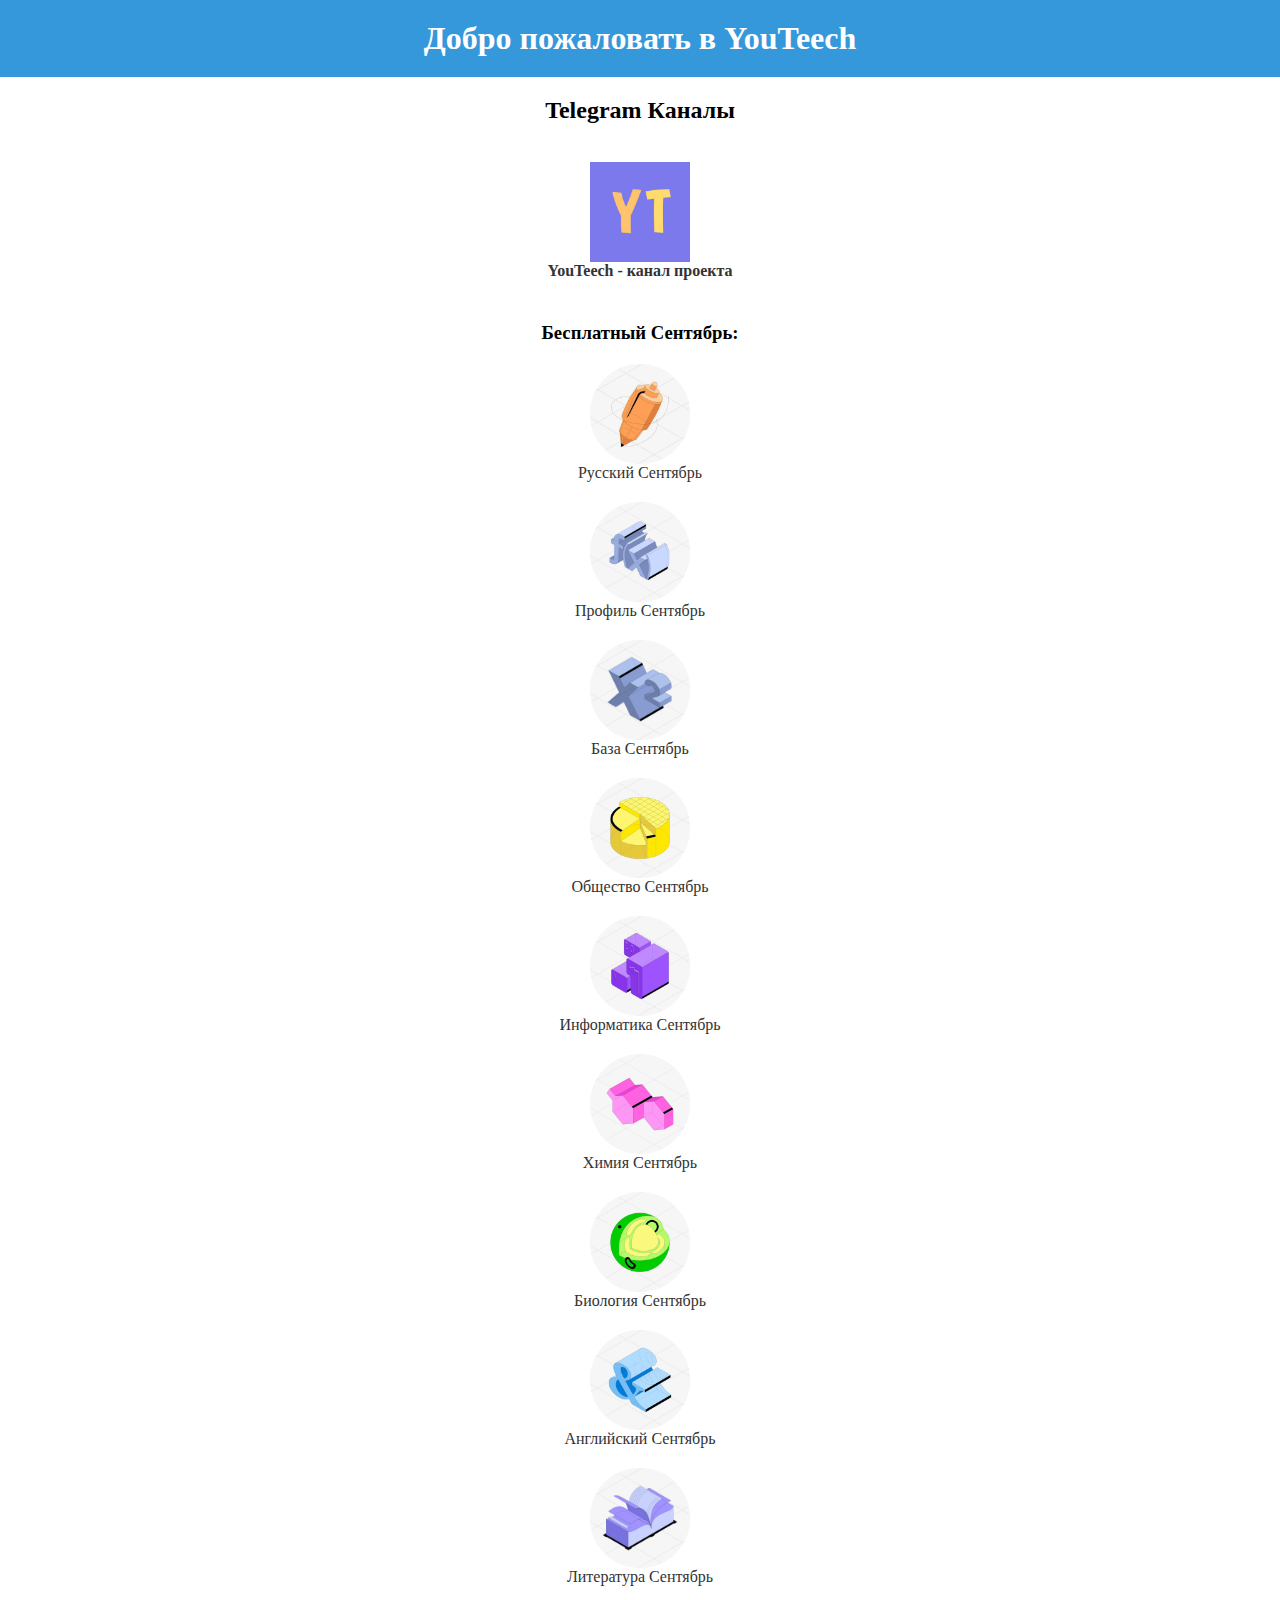
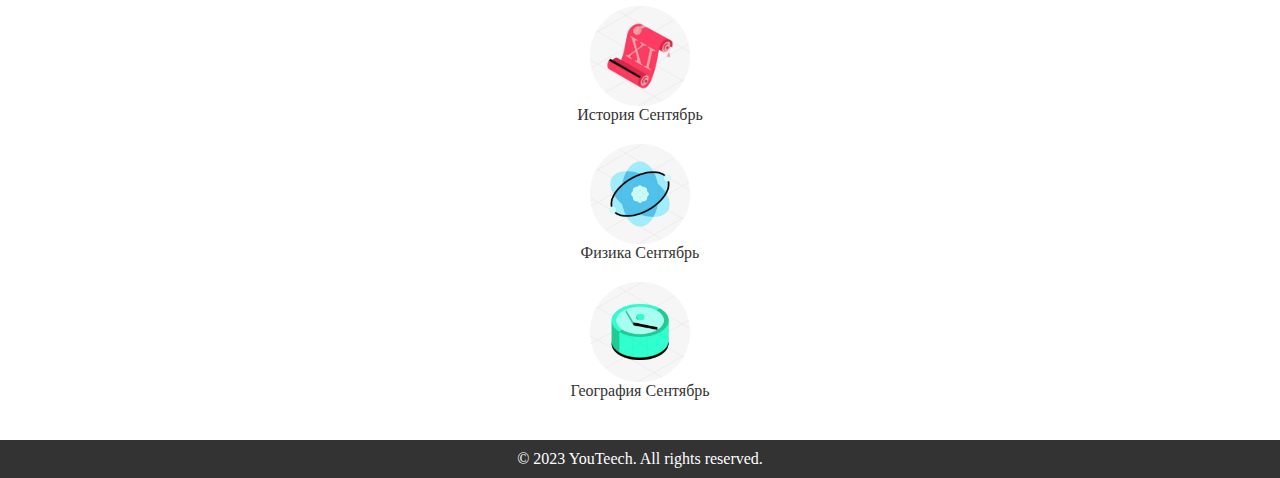
==== index.html @ db479a0b "Add files via upload" ====
<!DOCTYPE html>
<html lang="ru">
<head>
    <meta charset="UTF-8">
    <meta name="viewport" content="width=device-width, initial-scale=1.0">
    <link rel="stylesheet" href="styles.css">
    <title>YouTeech</title>
</head>
<body>
    <header>
        <h1>Добро пожаловать в YouTeech</h1>
    </header>
    
    <main>
        <section class="telegram-links">
            <h2>Telegram Каналы</h2>
			<br>
			<div class="channel-button">
                <a href="https://t.me/+LZ7hOdt3VrxhZWVi" target="_blank">
                    <img src="youteech.jpg" alt="YouTeech">
                    <p><strong>YouTeech - канал проекта</strong></p>
                </a>
            </div>
			
			<h3><br>Бесплатный Сентябрь:</h3>
			
            <div class="channel-button">
                <a href="https://t.me/+XV_Z8X48mMxlZTFi" target="_blank">
                    <img src="rus.jpg" alt="Русский Сентябрь">
                    <p>Русский Сентябрь</p>
                </a>
            </div>
            
            <div class="channel-button">
                <a href="https://t.me/+LSt9LK9ndQEyMWQy" target="_blank">
                    <img src="prof.jpg" alt="Профиль Сентябрь">
                    <p>Профиль Сентябрь</p>
                </a>
            </div>
            
			<div class="channel-button">
                <a href="https://t.me/+4w4-dqRsPh0xNWRi" target="_blank">
                    <img src="baza.jpg" alt="База Сентябрь">
                    <p>База Сентябрь</p>
                </a>
            </div>
			
            <div class="channel-button">
                <a href="https://t.me/+XrbBt4QjrIMwYWFi" target="_blank">
                    <img src="obsch.jpg" alt="Общество Сентябрь">
                    <p>Общество Сентябрь</p>
                </a>
            </div>
			
			<div class="channel-button">
                <a href="https://t.me/+PfboKmhHyqlkNmMy" target="_blank">
                    <img src="inf.jpg" alt="Информатика Сентябрь">
                    <p>Информатика Сентябрь</p>
                </a>
            </div>
			
			<div class="channel-button">
                <a href="https://t.me/+NENglki3xcY0OTNi" target="_blank">
                    <img src="him.jpg" alt="Химия Сентябрь">
                    <p>Химия Сентябрь</p>
                </a>
            </div>
			
			<div class="channel-button">
                <a href="https://t.me/+PEIeUluezaU3NmM6" target="_blank">
                    <img src="bio.jpg" alt="Биология Сентябрь">
                    <p>Биология Сентябрь</p>
                </a>
            </div>
			
			<div class="channel-button">
                <a href="https://t.me/+itdbULgSxdgzZjQ6" target="_blank">
                    <img src="eng.jpg" alt="Английский Сентябрь">
                    <p>Английский Сентябрь</p>
                </a>
            </div>
			
			<div class="channel-button">
                <a href="https://t.me/+3cMwduZN9-YwMjQy" target="_blank">
                    <img src="lit.jpg" alt="Литература Сентябрь">
                    <p>Литература Сентябрь</p>
                </a>
            </div>
			
			<div class="channel-button">
                <a href="https://t.me/+i2x6wRJAO244NWQy" target="_blank">
                    <img src="his.jpg" alt="История Сентябрь">
                    <p>История Сентябрь</p>
                </a>
            </div>
			
			<div class="channel-button">
                <a href="https://t.me/+YgbZQIizb-RkZTZi" target="_blank">
                    <img src="fiz.jpg" alt="Физика Сентябрь">
                    <p>Физика Сентябрь</p>
                </a>
            </div>
			
			<div class="channel-button">
                <a href="https://t.me/+S_lwJYiSJzQyODky" target="_blank">
                    <img src="geo.jpg" alt="География Сентябрь">
                    <p>География Сентябрь</p>
                </a>
            </div>
        </section>
    </main>
    
    <footer>
        <p>&copy; 2023 YouTeech. All rights reserved.</p>
    </footer>
</body>
</html>
---- styles.css ----
/* Reset some default styles */
body, h1, h2, p {
    margin: 0;
    padding: 0;
}

/* Apply basic styling to header */
header {
    background-color: #3498DB;
    color: #FFFFFF;
    text-align: center;
    padding: 20px 0;
}

/* Apply styles to main content */
main {
    max-width: 800px;
    margin: 0 auto;
    padding: 20px;
}

/* Style the Telegram channel buttons */
.telegram-links {
    text-align: center;
}

.channel-button {
    margin: 20px;
}

.channel-button a {
    text-decoration: none;
    color: #333;
    display: block;
}

.channel-button img {
    max-width: 100px;
    height: auto;
    display: block;
    margin: 0 auto;
}

/* Apply styles to footer */
footer {
    background-color: #333;
    color: #FFFFFF;
    text-align: center;
    padding: 10px 0;
}
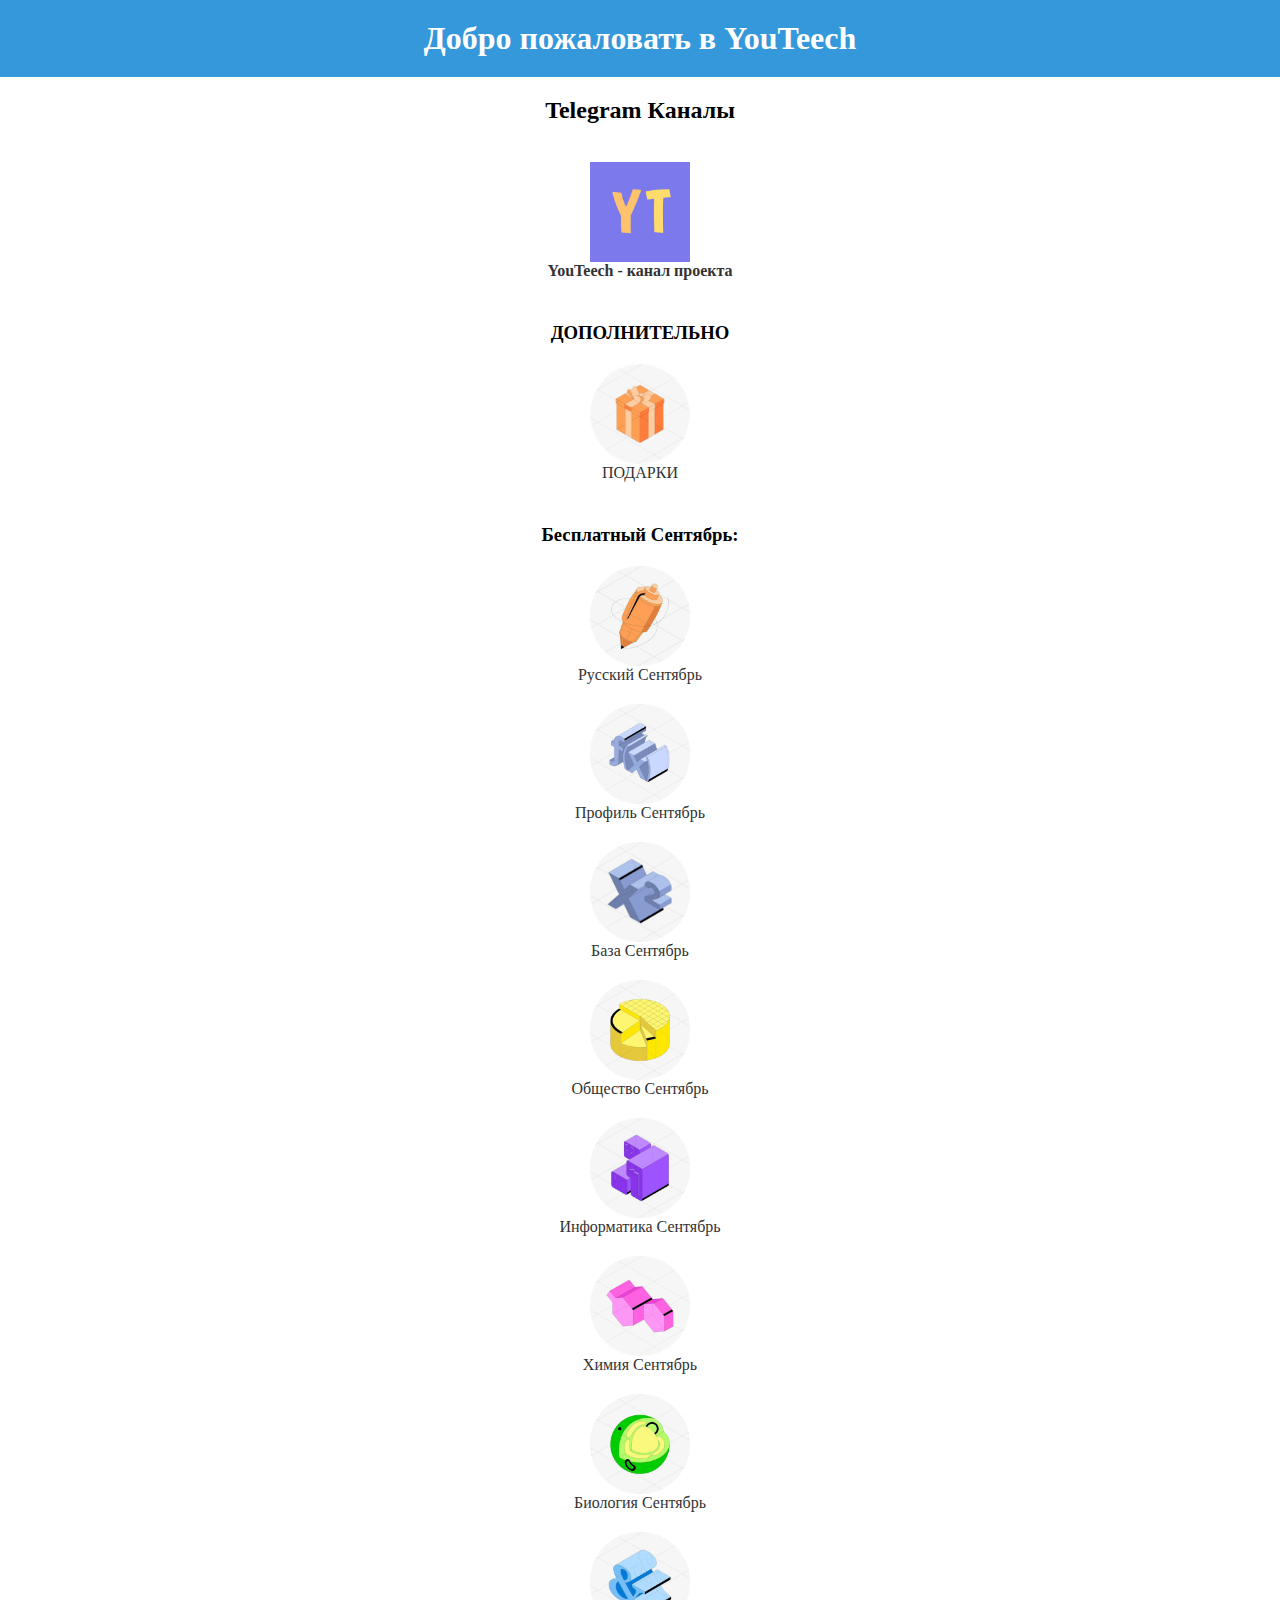
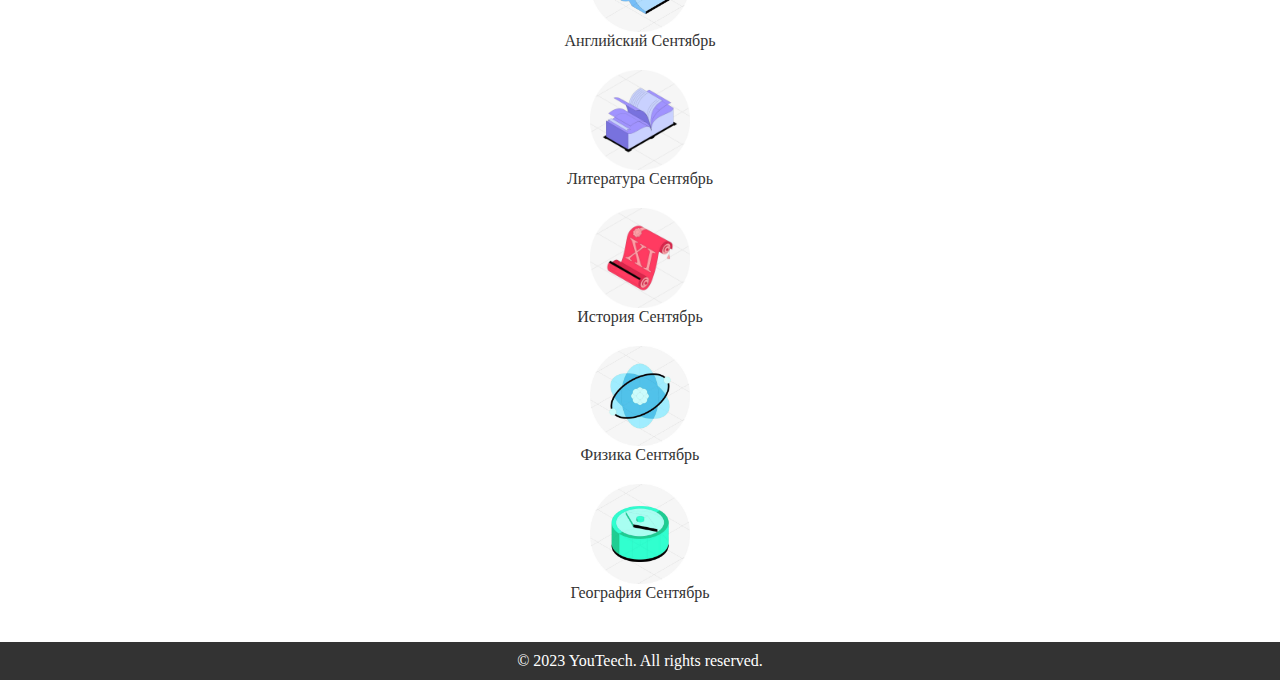
==== commit e17da22c: "Add files via upload" ====
--- a/index.html
+++ b/index.html
@@ -19,6 +19,15 @@
                 <a href="https://t.me/+LZ7hOdt3VrxhZWVi" target="_blank">
                     <img src="youteech.jpg" alt="YouTeech">
                     <p><strong>YouTeech - канал проекта</strong></p>
+                </a>
+            </div>
+			
+			<h3><br>ДОПОЛНИТЕЛЬНО</h3>
+			
+			<div class="channel-button">
+                <a href="free.html" target="_blank">
+                    <img src="free.jpg" alt="Подарки">
+                    <p>ПОДАРКИ</p>
                 </a>
             </div>
 			
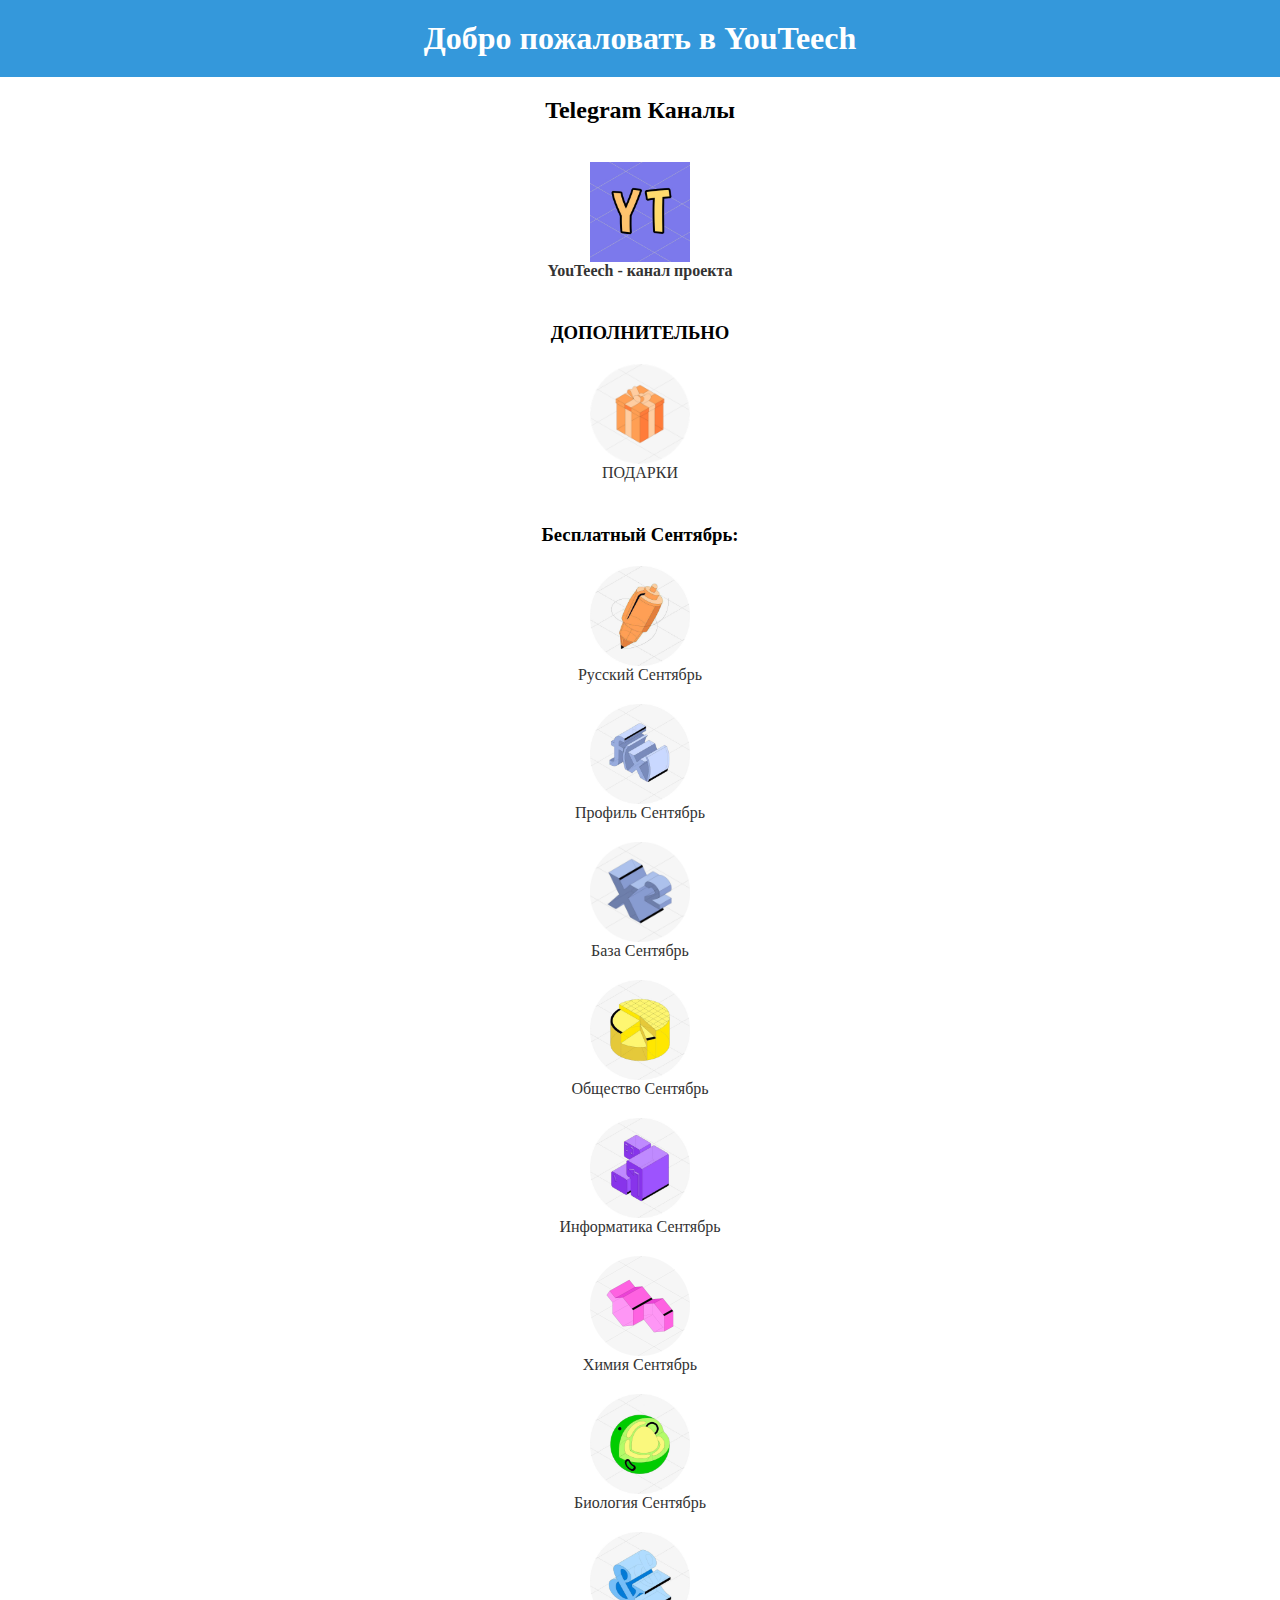
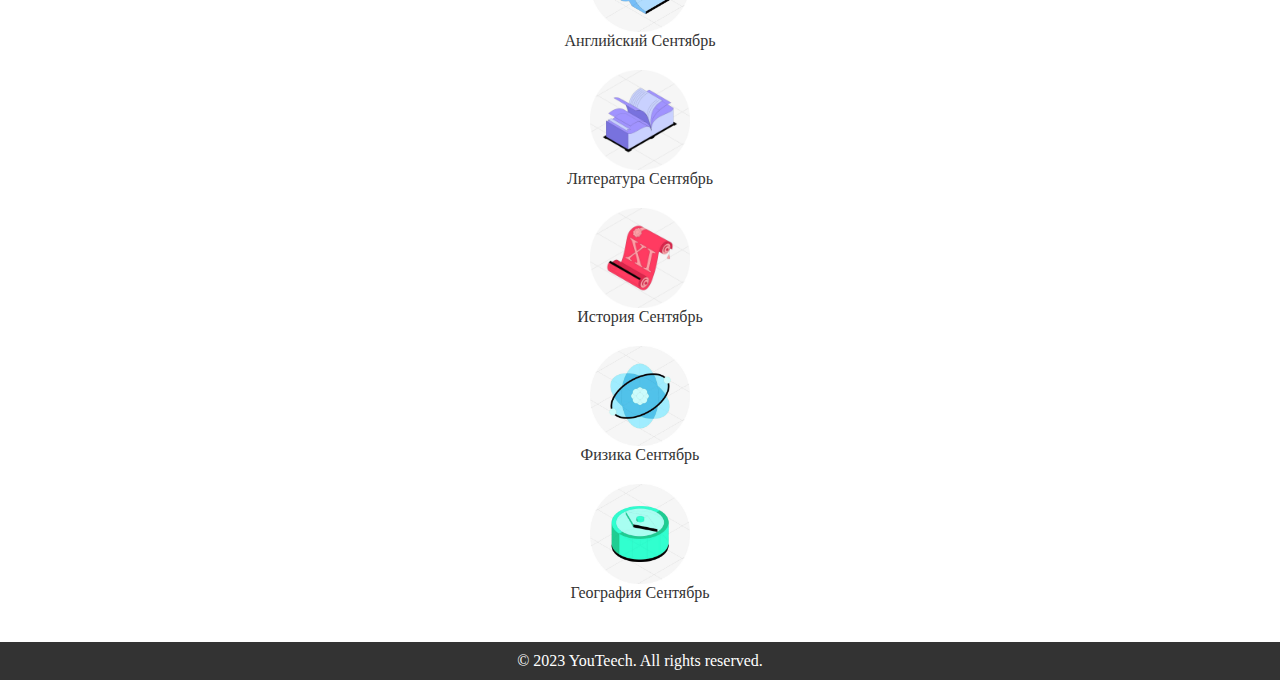
==== commit f0e99d9c: "index.html" ====
--- a/index.html
+++ b/index.html
@@ -16,7 +16,7 @@
             <h2>Telegram Каналы</h2>
 			<br>
 			<div class="channel-button">
-                <a href="https://t.me/+LZ7hOdt3VrxhZWVi" target="_blank">
+                <a href="https://t.me/+lpiKv5FrajE4OGE6" target="_blank">
                     <img src="youteech.jpg" alt="YouTeech">
                     <p><strong>YouTeech - канал проекта</strong></p>
                 </a>
@@ -34,84 +34,84 @@
 			<h3><br>Бесплатный Сентябрь:</h3>
 			
             <div class="channel-button">
-                <a href="https://t.me/+XV_Z8X48mMxlZTFi" target="_blank">
+                <a href="https://t.me/+f2ur0b981FhhMzhi" target="_blank">
                     <img src="rus.jpg" alt="Русский Сентябрь">
                     <p>Русский Сентябрь</p>
                 </a>
             </div>
             
             <div class="channel-button">
-                <a href="https://t.me/+LSt9LK9ndQEyMWQy" target="_blank">
+                <a href="https://t.me/+xQJHU8G6_FRlYzYy" target="_blank">
                     <img src="prof.jpg" alt="Профиль Сентябрь">
                     <p>Профиль Сентябрь</p>
                 </a>
             </div>
             
 			<div class="channel-button">
-                <a href="https://t.me/+4w4-dqRsPh0xNWRi" target="_blank">
+                <a href="https://t.me/+mhULr45MNYo2NTAy" target="_blank">
                     <img src="baza.jpg" alt="База Сентябрь">
                     <p>База Сентябрь</p>
                 </a>
             </div>
 			
             <div class="channel-button">
-                <a href="https://t.me/+XrbBt4QjrIMwYWFi" target="_blank">
+                <a href="https://t.me/+Au3VcylXaitmYzky" target="_blank">
                     <img src="obsch.jpg" alt="Общество Сентябрь">
                     <p>Общество Сентябрь</p>
                 </a>
             </div>
 			
 			<div class="channel-button">
-                <a href="https://t.me/+PfboKmhHyqlkNmMy" target="_blank">
+                <a href="https://t.me/+kW6N0UI0zkw2NzYy" target="_blank">
                     <img src="inf.jpg" alt="Информатика Сентябрь">
                     <p>Информатика Сентябрь</p>
                 </a>
             </div>
 			
 			<div class="channel-button">
-                <a href="https://t.me/+NENglki3xcY0OTNi" target="_blank">
+                <a href="https://t.me/+WZXiuvpFMutkZDEy" target="_blank">
                     <img src="him.jpg" alt="Химия Сентябрь">
                     <p>Химия Сентябрь</p>
                 </a>
             </div>
 			
 			<div class="channel-button">
-                <a href="https://t.me/+PEIeUluezaU3NmM6" target="_blank">
+                <a href="https://t.me/+j1raQAm0T6E5ZGMy" target="_blank">
                     <img src="bio.jpg" alt="Биология Сентябрь">
                     <p>Биология Сентябрь</p>
                 </a>
             </div>
 			
 			<div class="channel-button">
-                <a href="https://t.me/+itdbULgSxdgzZjQ6" target="_blank">
+                <a href="https://t.me/+krB2i_OUlCtlYWIy" target="_blank">
                     <img src="eng.jpg" alt="Английский Сентябрь">
                     <p>Английский Сентябрь</p>
                 </a>
             </div>
 			
 			<div class="channel-button">
-                <a href="https://t.me/+3cMwduZN9-YwMjQy" target="_blank">
+                <a href="https://t.me/+woD9uM7RRn5kYmI6" target="_blank">
                     <img src="lit.jpg" alt="Литература Сентябрь">
                     <p>Литература Сентябрь</p>
                 </a>
             </div>
 			
 			<div class="channel-button">
-                <a href="https://t.me/+i2x6wRJAO244NWQy" target="_blank">
+                <a href="https://t.me/+1T8bup7EbYpiZjAy" target="_blank">
                     <img src="his.jpg" alt="История Сентябрь">
                     <p>История Сентябрь</p>
                 </a>
             </div>
 			
 			<div class="channel-button">
-                <a href="https://t.me/+YgbZQIizb-RkZTZi" target="_blank">
+                <a href="https://t.me/+JYsnIw4rGLNmNDg6" target="_blank">
                     <img src="fiz.jpg" alt="Физика Сентябрь">
                     <p>Физика Сентябрь</p>
                 </a>
             </div>
 			
 			<div class="channel-button">
-                <a href="https://t.me/+S_lwJYiSJzQyODky" target="_blank">
+                <a href="https://t.me/+8ngnhWtYEh80Yjdi" target="_blank">
                     <img src="geo.jpg" alt="География Сентябрь">
                     <p>География Сентябрь</p>
                 </a>
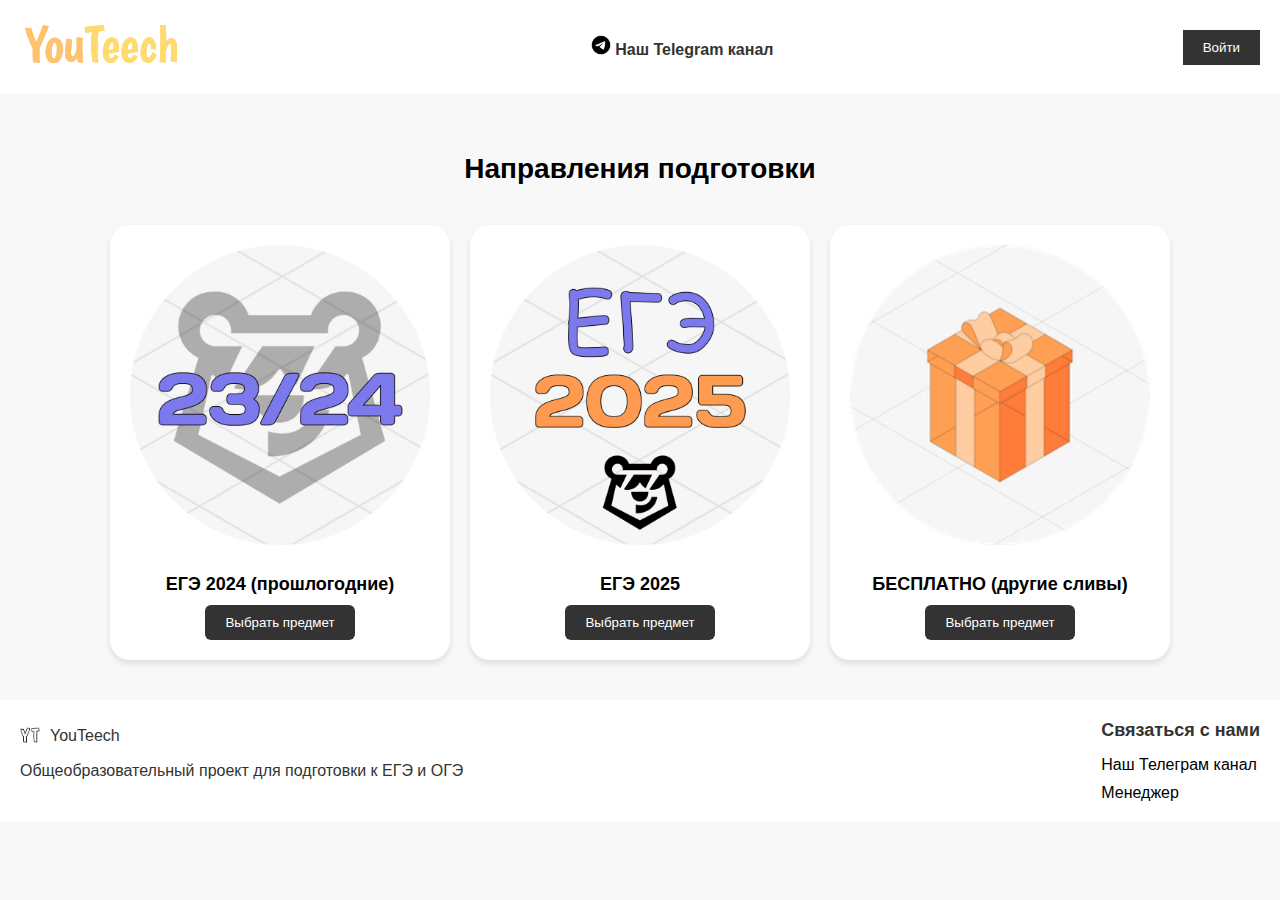
==== commit 8a98e8ce: "Add files via upload" ====
--- a/index.html
+++ b/index.html
@@ -1,126 +1,85 @@
 <!DOCTYPE html>
 <html lang="ru">
-<head>
-    <meta charset="UTF-8">
-    <meta name="viewport" content="width=device-width, initial-scale=1.0">
-    <link rel="stylesheet" href="styles.css">
+  <head>
+    <meta charset="UTF-8" />
+    <meta name="viewport" content="width=device-width, initial-scale=1.0" />
     <title>YouTeech</title>
-</head>
-<body>
+    <link rel="stylesheet" href="styles.css" />
+    <link rel="apple-touch-icon" sizes="180x180" href="/apple-touch-icon.png" />
+    <link rel="icon" type="image/png" sizes="32x32" href="/favicon-32x32.png" />
+    <link rel="icon" type="image/png" sizes="16x16" href="/favicon-16x16.png" />
+    <link rel="manifest" href="/site.webmanifest" />
+  </head>
+  <body>
     <header>
-        <h1>Добро пожаловать в YouTeech</h1>
+      <a href="/" class="logo">
+        <img src="logo.png" alt="YouTeech Logo" />
+      </a>
+      <nav>
+        <ul>
+          <li>
+            <img
+              src="telegram_icon.png"
+              alt="Telegram Icon"
+              class="telegram-icon"
+            />
+            <a href="https://t.me/+6zYhkH_qUi9mY2Qy" target="_blank"
+              >Наш Telegram канал</a
+            >
+          </li>
+        </ul>
+      </nav>
+      <button class="login-btn">Войти</button>
     </header>
-    
     <main>
-        <section class="telegram-links">
-            <h2>Telegram Каналы</h2>
-			<br>
-			<div class="channel-button">
-                <a href="https://t.me/+lpiKv5FrajE4OGE6" target="_blank">
-                    <img src="youteech.jpg" alt="YouTeech">
-                    <p><strong>YouTeech - канал проекта</strong></p>
-                </a>
-            </div>
-			
-			<h3><br>ДОПОЛНИТЕЛЬНО</h3>
-			
-			<div class="channel-button">
-                <a href="free.html" target="_blank">
-                    <img src="free.jpg" alt="Подарки">
-                    <p>ПОДАРКИ</p>
-                </a>
-            </div>
-			
-			<h3><br>Бесплатный Сентябрь:</h3>
-			
-            <div class="channel-button">
-                <a href="https://t.me/+f2ur0b981FhhMzhi" target="_blank">
-                    <img src="rus.jpg" alt="Русский Сентябрь">
-                    <p>Русский Сентябрь</p>
-                </a>
-            </div>
-            
-            <div class="channel-button">
-                <a href="https://t.me/+xQJHU8G6_FRlYzYy" target="_blank">
-                    <img src="prof.jpg" alt="Профиль Сентябрь">
-                    <p>Профиль Сентябрь</p>
-                </a>
-            </div>
-            
-			<div class="channel-button">
-                <a href="https://t.me/+mhULr45MNYo2NTAy" target="_blank">
-                    <img src="baza.jpg" alt="База Сентябрь">
-                    <p>База Сентябрь</p>
-                </a>
-            </div>
-			
-            <div class="channel-button">
-                <a href="https://t.me/+Au3VcylXaitmYzky" target="_blank">
-                    <img src="obsch.jpg" alt="Общество Сентябрь">
-                    <p>Общество Сентябрь</p>
-                </a>
-            </div>
-			
-			<div class="channel-button">
-                <a href="https://t.me/+kW6N0UI0zkw2NzYy" target="_blank">
-                    <img src="inf.jpg" alt="Информатика Сентябрь">
-                    <p>Информатика Сентябрь</p>
-                </a>
-            </div>
-			
-			<div class="channel-button">
-                <a href="https://t.me/+WZXiuvpFMutkZDEy" target="_blank">
-                    <img src="him.jpg" alt="Химия Сентябрь">
-                    <p>Химия Сентябрь</p>
-                </a>
-            </div>
-			
-			<div class="channel-button">
-                <a href="https://t.me/+j1raQAm0T6E5ZGMy" target="_blank">
-                    <img src="bio.jpg" alt="Биология Сентябрь">
-                    <p>Биология Сентябрь</p>
-                </a>
-            </div>
-			
-			<div class="channel-button">
-                <a href="https://t.me/+krB2i_OUlCtlYWIy" target="_blank">
-                    <img src="eng.jpg" alt="Английский Сентябрь">
-                    <p>Английский Сентябрь</p>
-                </a>
-            </div>
-			
-			<div class="channel-button">
-                <a href="https://t.me/+woD9uM7RRn5kYmI6" target="_blank">
-                    <img src="lit.jpg" alt="Литература Сентябрь">
-                    <p>Литература Сентябрь</p>
-                </a>
-            </div>
-			
-			<div class="channel-button">
-                <a href="https://t.me/+1T8bup7EbYpiZjAy" target="_blank">
-                    <img src="his.jpg" alt="История Сентябрь">
-                    <p>История Сентябрь</p>
-                </a>
-            </div>
-			
-			<div class="channel-button">
-                <a href="https://t.me/+JYsnIw4rGLNmNDg6" target="_blank">
-                    <img src="fiz.jpg" alt="Физика Сентябрь">
-                    <p>Физика Сентябрь</p>
-                </a>
-            </div>
-			
-			<div class="channel-button">
-                <a href="https://t.me/+8ngnhWtYEh80Yjdi" target="_blank">
-                    <img src="geo.jpg" alt="География Сентябрь">
-                    <p>География Сентябрь</p>
-                </a>
-            </div>
-        </section>
+      <h1>Направления подготовки</h1>
+      <div class="courses">
+        <!-- Первый блок -->
+        <div class="course">
+          <img src="ege_2024.png" alt="ЕГЭ 2024" />
+          <h2>ЕГЭ 2024 (прошлогодние)</h2>
+          <a href="year23-24.html"><button>Выбрать предмет</button></a>
+        </div>
+        <!-- Второй блок -->
+        <div class="course">
+          <img src="ege_2025.png" alt="ЕГЭ 2025" />
+          <h2>ЕГЭ 2025</h2>
+          <a href="year24-25.html"><button>Выбрать предмет</button></a>
+        </div>
+        <!-- Третий блок -->
+        <div class="course">
+          <img src="free.png" alt="Бесплатно" />
+          <h2>БЕСПЛАТНО (другие сливы)</h2>
+          <a href="free.html"><button>Выбрать предмет</button></a>
+        </div>
+      </div>
     </main>
-    
     <footer>
-        <p>&copy; 2023 YouTeech. All rights reserved.</p>
+      <div class="footer-content">
+        <div class="left">
+          <div class="brand">
+            <img src="logo_icon.png" alt="Logo Icon" class="footer-icon" />
+            YouTeech
+          </div>
+          <p>Общеобразовательный проект для подготовки к ЕГЭ и ОГЭ</p>
+        </div>
+        <div class="contact">
+          <h3>Связаться с нами</h3>
+          <a
+            href="https://t.me/+6zYhkH_qUi9mY2Qy"
+            class="footer-link"
+            target="_blank"
+            >Наш Телеграм канал</a
+          >
+          <a
+            href="https://t.me/owner_youteech1"
+            class="footer-link"
+            target="_blank"
+            >Менеджер</a
+          >
+        </div>
+      </div>
     </footer>
-</body>
+    <script src="script.js"></script>
+  </body>
 </html>
--- a/styles.css
+++ b/styles.css
@@ -1,50 +1,166 @@
-/* Reset some default styles */
-body, h1, h2, p {
+/* Общие стили */
+body {
+    font-family: Arial, sans-serif;
+    margin: 0;
+    padding: 0;
+    background-color: rgb(248, 248, 248); /* Цвет фона сайта */
+    box-sizing: border-box;
+}
+
+/* Шапка */
+header {
+    display: flex;
+    justify-content: space-between;
+    align-items: center;
+    padding: 20px;
+    background-color: white; /* Цвет шапки */
+}
+
+.logo img {
+    height: 50px;
+    cursor: pointer;
+}
+
+nav ul {
+    list-style: none;
+    display: flex;
+    gap: 20px;
     margin: 0;
     padding: 0;
 }
 
-/* Apply basic styling to header */
-header {
-    background-color: #3498DB;
-    color: #FFFFFF;
-    text-align: center;
-    padding: 20px 0;
+nav a {
+    text-decoration: none;
+    color: #333;
+    font-weight: bold;
 }
 
-/* Apply styles to main content */
+.telegram-icon {
+    height: 20px;
+    width: 20px;
+}
+
+.login-btn {
+    background-color: #333;
+    color: white;
+    padding: 10px 20px;
+    border: none;
+    cursor: pointer;
+}
+
+/* Контент */
 main {
-    max-width: 800px;
-    margin: 0 auto;
+    text-align: center;
+    padding: 40px;
+}
+
+h1 {
+    font-size: 28px;
+    margin-bottom: 40px;
+}
+
+.courses {
+    display: flex;
+    justify-content: center;
+    gap: 20px;
+    flex-wrap: wrap;
+}
+
+.course {
+    background-color: white; /* Цвет рамок */
+    padding: 20px;
+    border-radius: 20px; /* Закругление увеличено до 20px */
+    text-align: center;
+    width: 300px; /* Ширина карточек */
+    box-shadow: 0 4px 6px rgba(0, 0, 0, 0.1);
+}
+
+.course img {
+    width: 100%; /* Изображение полностью вписывается в карточку */
+    height: auto; /* Сохраняются пропорции изображения */
+    border-radius: 20px; /* Закругление увеличено до 20px */
+    margin-bottom: 10px;
+}
+
+.course h2 {
+    font-size: 18px;
+    margin-bottom: 10px;
+}
+
+.course button {
+    background-color: #333;
+    color: white;
+    padding: 10px 20px;
+    border: none;
+    border-radius: 6px;
+    cursor: pointer;
+}
+
+/* Подвал */
+footer {
+    background-color: white; /* Цвет подвала */
+    color: #333;
     padding: 20px;
 }
 
-/* Style the Telegram channel buttons */
-.telegram-links {
-    text-align: center;
+.footer-content {
+    display: flex;
+    justify-content: space-between;
+    align-items: center;
+    flex-wrap: wrap;
 }
 
-.channel-button {
-    margin: 20px;
+.footer-icon {
+    height: 20px;
+    width: 20px;
+    margin-right: 10px;
+    vertical-align: middle;
 }
 
-.channel-button a {
-    text-decoration: none;
-    color: #333;
-    display: block;
+.contact {
+    text-align: left;
 }
 
-.channel-button img {
-    max-width: 100px;
-    height: auto;
-    display: block;
-    margin: 0 auto;
+.contact h3 {
+    font-size: 18px;
+    font-weight: bold; /* Жирный шрифт для заголовка */
+    margin-bottom: 15px; /* Отступ между заголовком и первой ссылкой */
+    margin-top: 0;
 }
 
-/* Apply styles to footer */
-footer {
-    background-color: #333;
-    color: #FFFFFF;
-    text-align: center;
-    padding: 10px 0;
+.footer-link {
+    display: block;
+    color: #000; /* Черный цвет ссылок */
+    text-decoration: none; /* Убираем подчеркивание */
+    font-weight: normal;
+    margin-bottom: 10px; /* Отступ между ссылками */
+    font-size: 16px; /* Размер шрифта */
 }
+
+.footer-link:last-child {
+    margin-bottom: 0; /* Убираем нижний отступ у последней ссылки */
+}
+
+.contact h3 + .footer-link {
+    margin-top: 15px; /* Увеличенный отступ между заголовком и первой ссылкой */
+}
+
+.footer-link:hover {
+    text-decoration: underline; /* Подчеркивание при наведении */
+}
+
+.brand {
+    display: flex;
+    align-items: center; /* Выравнивание текста и логотипа по центру */
+}
+
+.brand img {
+    height: 20px;
+    margin-right: 10px; /* Отступ справа от иконки */
+}
+
+.brand p {
+    margin: 0;
+    font-size: 18px;
+    font-weight: bold;
+}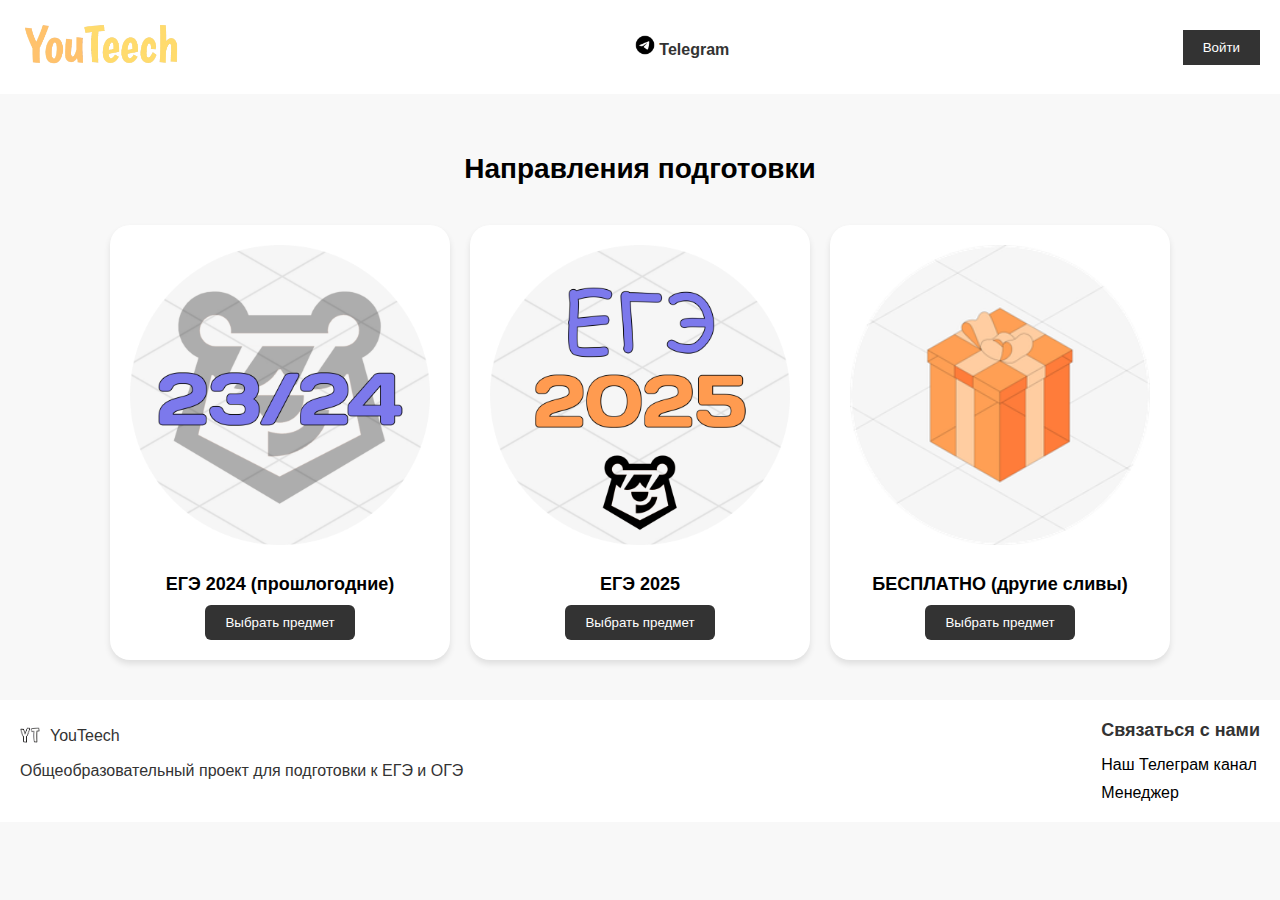
==== commit 7b9a60a9: "Add files via upload" ====
--- a/index.html
+++ b/index.html
@@ -12,7 +12,7 @@
   </head>
   <body>
     <header>
-      <a href="/" class="logo">
+      <a href="/Youteech-GDZ" class="logo">
         <img src="logo.png" alt="YouTeech Logo" />
       </a>
       <nav>
@@ -23,8 +23,8 @@
               alt="Telegram Icon"
               class="telegram-icon"
             />
-            <a href="https://t.me/+6zYhkH_qUi9mY2Qy" target="_blank"
-              >Наш Telegram канал</a
+            <a href="https://t.me/+2M5MX6Qcb_g1Nzky" target="_blank"
+              >Telegram</a
             >
           </li>
         </ul>
@@ -66,7 +66,7 @@
         <div class="contact">
           <h3>Связаться с нами</h3>
           <a
-            href="https://t.me/+6zYhkH_qUi9mY2Qy"
+            href="https://t.me/+2M5MX6Qcb_g1Nzky"
             class="footer-link"
             target="_blank"
             >Наш Телеграм канал</a
